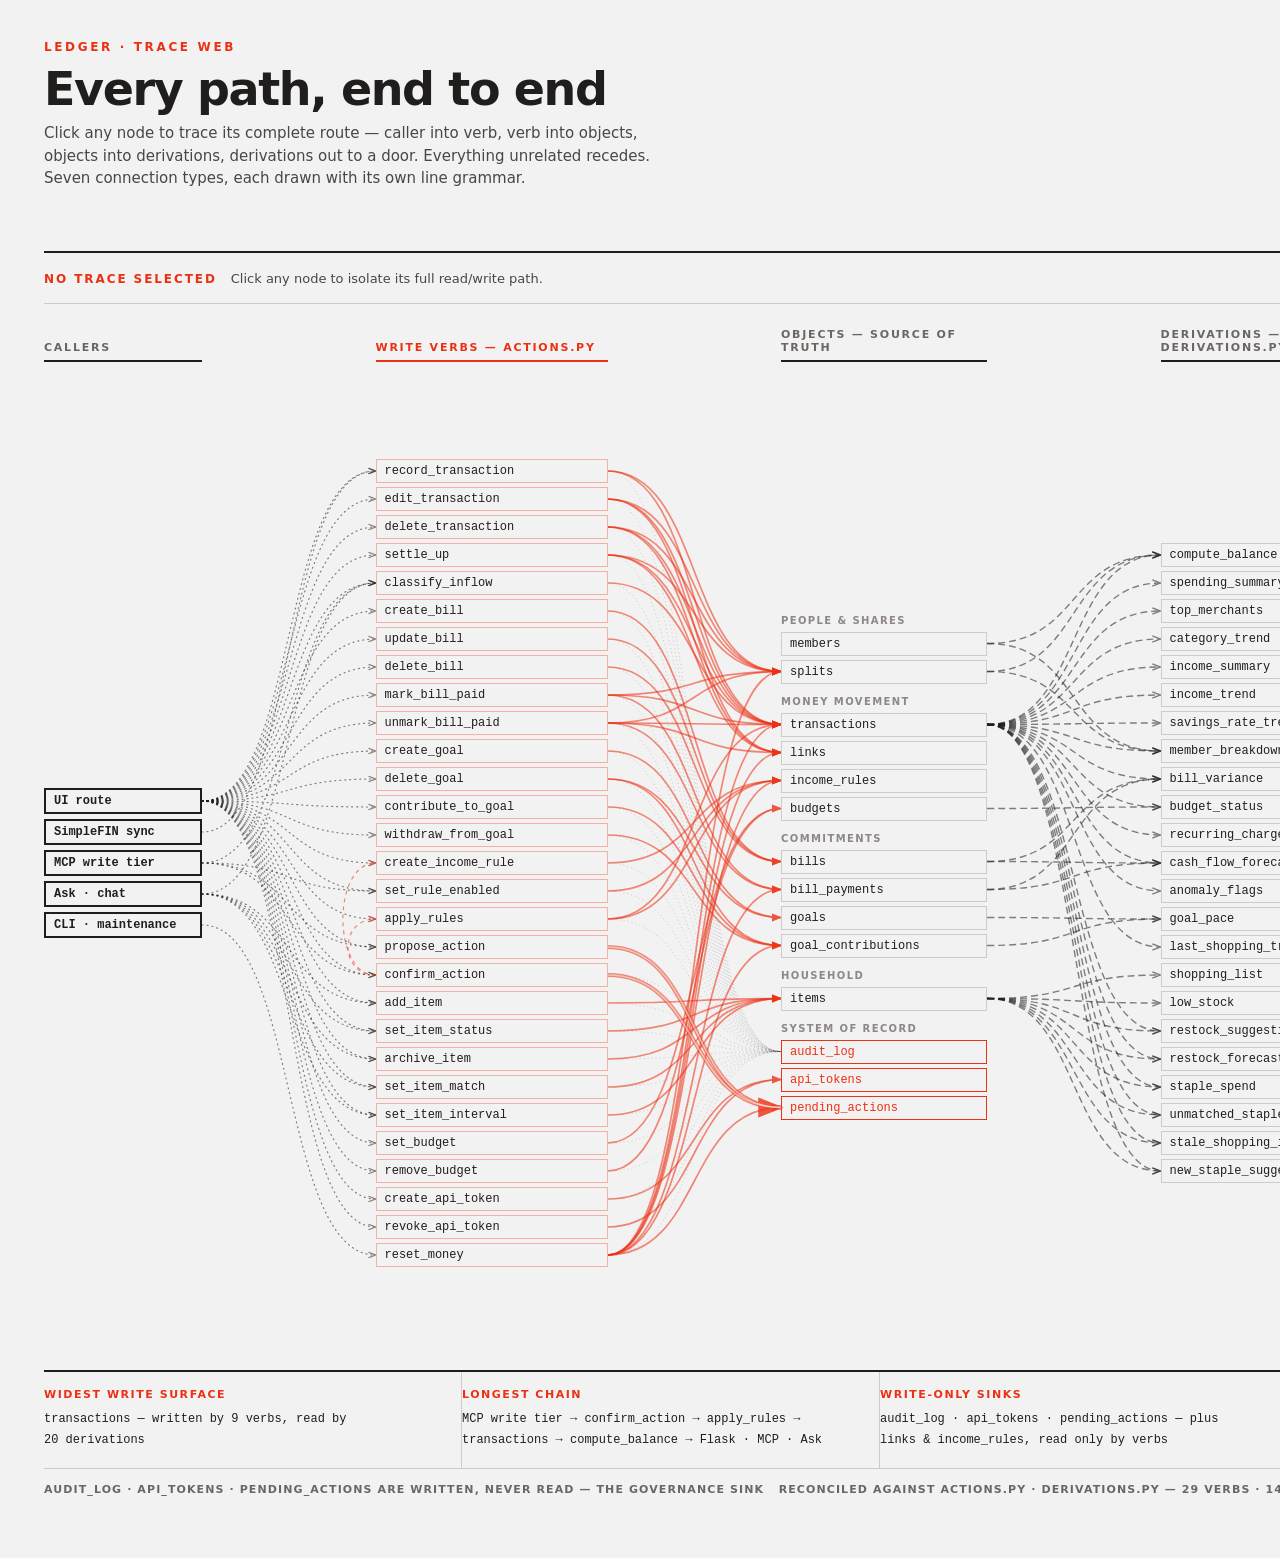
==== static/trace-web.html @ d07dd470 "Add /trace — architecture Trace Web, reconciled + self-verifying A static, self-contained interactiv" ====
<!DOCTYPE html>
<html lang="en">
<head>
<meta charset="utf-8">
<meta name="viewport" content="width=device-width, initial-scale=1">
<title>Ledger · Trace Web — every path, end to end</title>
<style>
  /* ── Modernist design-system tokens (inlined so this file is self-contained) ── */
  :root {
    --color-bg: #f3f2f2;
    --color-surface: #eae9e9;
    --color-text: #201e1d;
    --color-accent: #ec3013;
    --color-divider: #201e1d;
    --color-neutral-300: #cfcbc9;
    --color-neutral-600: #6b6663;
    --color-neutral-700: #4a4644;
    --ink: #201e1d;
    --acc: #ec3013;
    --font-body: 'Archivo', system-ui, sans-serif;
    --font-heading: 'Archivo', system-ui, sans-serif;
    --mono: ui-monospace, 'SF Mono', Menlo, monospace;
  }
  * , *::before, *::after { box-sizing: border-box; }
  html, body { margin: 0; }
  body {
    background: var(--color-bg);
    color: var(--color-text);
    font-family: var(--font-body);
    /* the diagram is a fixed-width desktop artifact: let it scroll on narrow screens */
    overflow-x: auto;
  }
  ::selection { background: #f9c6bd; }

  .btn {
    display: inline-flex; align-items: center; justify-content: center;
    cursor: pointer; font-family: var(--font-heading); font-weight: 800;
    line-height: 1.2; background: transparent;
    border: 1px solid var(--color-divider); color: var(--color-text);
    font-size: 12px; padding: 6px 14px; border-radius: 0;
  }
  .btn:hover { background: color-mix(in srgb, var(--color-text) 7%, transparent); }
  .btn:active { background: color-mix(in srgb, var(--color-text) 14%, transparent); }

  #stage {
    width: 1760px;
    background: var(--color-bg);
    color: var(--color-text);
    font-family: var(--font-body);
    padding: 40px 44px 34px;
    display: flex; flex-direction: column; gap: 0;
  }

  /* ── header ── */
  .kicker { font-size: 12px; font-weight: 700; letter-spacing: .22em; text-transform: uppercase; color: var(--acc); }
  h1.title { font-family: var(--font-heading); font-size: 46px; font-weight: 800; letter-spacing: -.03em; line-height: 1; margin: 12px 0 10px; }
  p.lede { font-size: 15px; line-height: 1.5; margin: 0; color: var(--color-neutral-700); text-wrap: pretty; }

  .legend-title { font-size: 11px; font-weight: 700; letter-spacing: .18em; text-transform: uppercase; color: var(--color-neutral-600); margin-bottom: 2px; }
  .lg-row {
    display: flex; align-items: center; gap: 9px;
    font-size: 11.5px; font-family: var(--mono); cursor: pointer; padding: 2px 0;
    color: var(--color-neutral-700);
    transition: color .12s, opacity .12s;
  }
  .lg-row.muted { color: #b3adaa; opacity: .5; }
  .lg-row svg { flex: 0 0 auto; }

  .rule { height: 2px; background: var(--color-divider); }

  /* ── status bar ── */
  .statusbar { display: flex; align-items: center; gap: 0; border-bottom: 1px solid var(--color-neutral-300); }
  .statusbar .left { flex: 1; display: flex; align-items: baseline; gap: 14px; padding: 11px 0; }
  .statusbar .right { display: flex; gap: 22px; align-items: center; padding: 11px 0; }
  #statusLabel { font-size: 12px; font-weight: 700; letter-spacing: .16em; text-transform: uppercase; color: var(--acc); }
  #statusDetail { font-size: 13px; color: var(--color-neutral-700); }
  #counts { font-size: 11.5px; font-weight: 600; letter-spacing: .1em; text-transform: uppercase; color: var(--color-neutral-600); }

  /* ── canvas ── */
  #canvas { position: relative; height: 1060px; display: flex; justify-content: space-between; align-items: stretch; padding: 22px 0 0; }
  #wires { position: absolute; inset: 0; width: 100%; height: 100%; pointer-events: none; overflow: visible; }
  .col { display: flex; flex-direction: column; position: relative; }
  .col-head {
    font-size: 11px; font-weight: 700; letter-spacing: .16em; text-transform: uppercase;
    color: var(--color-neutral-600); border-bottom: 2px solid var(--color-divider);
    padding-bottom: 6px; height: 36px; display: flex; align-items: flex-end;
  }
  .col-head.accent { color: var(--acc); border-bottom-color: var(--acc); }
  .col-body { flex: 1; display: flex; flex-direction: column; justify-content: center; }
  .node {
    font-family: var(--mono); font-size: 12px; padding: 4px 8px; cursor: pointer;
    user-select: none; white-space: nowrap; overflow: hidden; text-overflow: ellipsis;
    transition: opacity .18s, background .12s, color .12s; position: relative; z-index: 2;
  }
  .grp-head {
    font-size: 10px; font-weight: 700; letter-spacing: .14em; text-transform: uppercase;
    color: #8d8785; padding: 8px 0 2px; pointer-events: none;
  }

  /* ── detail grid ── */
  #detail { display: grid; grid-template-columns: 1fr 1fr 1fr 1fr; gap: 0; border-bottom: 1px solid var(--color-neutral-300); }
  #detail .cell { padding: 16px 56px 18px 0; border-right: 1px solid var(--color-neutral-300); }
  #detail .cell:last-child { padding: 16px 0 18px 0; border-right: 0; }
  #detail .rel { font-size: 11px; font-weight: 700; letter-spacing: .14em; text-transform: uppercase; color: var(--acc); margin-bottom: 8px; }
  #detail .items { font-family: var(--mono); font-size: 12px; line-height: 1.7; color: var(--color-text); text-wrap: pretty; }

  .footer { display: flex; justify-content: space-between; align-items: center; padding-top: 14px; font-size: 11px; font-weight: 600; letter-spacing: .1em; text-transform: uppercase; color: var(--color-neutral-600); }
</style>
</head>
<body>
<div id="stage">

  <!-- header -->
  <div style="display:flex;justify-content:space-between;align-items:flex-start;gap:56px">
    <div style="max-width:640px">
      <div class="kicker">Ledger &middot; Trace Web</div>
      <h1 class="title">Every path, end to end</h1>
      <p class="lede">Click any node to trace its complete route &mdash; caller into verb, verb into objects, objects into derivations, derivations out to a door. Everything unrelated recedes. Seven connection types, each drawn with its own line grammar.</p>
    </div>
    <div style="display:flex;flex-direction:column;gap:7px;flex:0 0 auto;padding-top:4px">
      <div class="legend-title">Line grammar &mdash; click to mute</div>
      <div class="lg-row" data-mute="call">
        <svg width="52" height="9"><line x1="1" y1="4.5" x2="41" y2="4.5" stroke="#201e1d" stroke-width="1.4" stroke-dasharray="1 4" stroke-linecap="round"></line><path d="M41,1.5 L48,4.5 L41,7.5" fill="none" stroke="#201e1d" stroke-width="1.2"></path></svg>
        <span>call &mdash; caller invokes verb</span>
      </div>
      <div class="lg-row" data-mute="write">
        <svg width="52" height="9"><line x1="1" y1="4.5" x2="41" y2="4.5" stroke="#ec3013" stroke-width="1.9"></line><path d="M41,1 L49,4.5 L41,8 Z" fill="#ec3013"></path></svg>
        <span>write &mdash; verb mutates object</span>
      </div>
      <div class="lg-row" data-mute="phase">
        <svg width="52" height="9"><line x1="1" y1="2.8" x2="43" y2="2.8" stroke="#ec3013" stroke-width="1.2"></line><line x1="1" y1="6.2" x2="43" y2="6.2" stroke="#ec3013" stroke-width="1.2"></line><path d="M43,1 L50,4.5 L43,8 Z" fill="#ec3013"></path></svg>
        <span>two-phase &mdash; propose / confirm</span>
      </div>
      <div class="lg-row" data-mute="cascade">
        <svg width="52" height="9"><line x1="1" y1="4.5" x2="41" y2="4.5" stroke="#ec3013" stroke-width="1.3" stroke-dasharray="4 4"></line><path d="M41,1.5 L48,4.5 L41,7.5" fill="none" stroke="#ec3013" stroke-width="1.3"></path></svg>
        <span>cascade &mdash; verb calls verb</span>
      </div>
      <div class="lg-row" data-mute="audit">
        <svg width="52" height="9"><line x1="1" y1="4.5" x2="47" y2="4.5" stroke="#201e1d" stroke-width="0.8" stroke-dasharray="1 3"></line></svg>
        <span>audit &mdash; attributed to log</span>
      </div>
      <div class="lg-row" data-mute="read">
        <svg width="52" height="9"><line x1="1" y1="4.5" x2="41" y2="4.5" stroke="#201e1d" stroke-width="1.5" stroke-dasharray="7 4"></line><path d="M41,1.5 L48,4.5 L41,7.5" fill="none" stroke="#201e1d" stroke-width="1.4"></path></svg>
        <span>read &mdash; derivation recomputes</span>
      </div>
      <div class="lg-row" data-mute="serve">
        <svg width="52" height="9"><line x1="1" y1="4.5" x2="42" y2="4.5" stroke="#201e1d" stroke-width="1.5" stroke-dasharray="9 3 2 3"></line><rect x="45" y="1" width="2.4" height="7" fill="#201e1d"></rect></svg>
        <span>serve &mdash; door exposes result</span>
      </div>
    </div>
  </div>

  <div class="rule" style="margin:24px 0 0"></div>

  <!-- status bar -->
  <div class="statusbar">
    <div class="left">
      <span id="statusLabel">No trace selected</span>
      <span id="statusDetail">Click any node to isolate its full read/write path.</span>
    </div>
    <div class="right">
      <span id="counts"></span>
      <button class="btn" id="clearBtn">Clear trace</button>
    </div>
  </div>

  <!-- canvas -->
  <div id="canvas">
    <svg id="wires">
      <defs>
        <marker id="mAcc" viewBox="0 0 10 10" refX="9" refY="5" markerWidth="6" markerHeight="6" orient="auto-start-reverse"><path d="M0,1 L10,5 L0,9 Z" fill="#ec3013"></path></marker>
        <marker id="mAccO" viewBox="0 0 10 10" refX="9" refY="5" markerWidth="6.5" markerHeight="6.5" orient="auto-start-reverse"><path d="M0,1.5 L9,5 L0,8.5" fill="none" stroke="#ec3013" stroke-width="1.6"></path></marker>
        <marker id="mInk" viewBox="0 0 10 10" refX="9" refY="5" markerWidth="6.5" markerHeight="6.5" orient="auto-start-reverse"><path d="M0,1.5 L9,5 L0,8.5" fill="none" stroke="#201e1d" stroke-width="1.6"></path></marker>
        <marker id="mBar" viewBox="0 0 10 10" refX="6" refY="5" markerWidth="5" markerHeight="5" orient="auto-start-reverse"><rect x="4" y="0.5" width="2.6" height="9" fill="#201e1d"></rect></marker>
      </defs>
      <g id="edges"></g>
    </svg>

    <div class="col" style="width:158px">
      <div class="col-head">Callers</div>
      <div class="col-body" id="col-callers" style="gap:5px"></div>
    </div>
    <div class="col" style="width:232px">
      <div class="col-head accent">Write verbs &mdash; actions.py</div>
      <div class="col-body" id="col-verbs" style="gap:4px"></div>
    </div>
    <div class="col" style="width:206px">
      <div class="col-head">Objects &mdash; source of truth</div>
      <div class="col-body" id="col-objects" style="gap:4px"></div>
    </div>
    <div class="col" style="width:232px">
      <div class="col-head">Derivations &mdash; derivations.py</div>
      <div class="col-body" id="col-derivs" style="gap:4px"></div>
    </div>
    <div class="col" style="width:150px">
      <div class="col-head">Doors</div>
      <div class="col-body" id="col-doors" style="gap:5px"></div>
    </div>
  </div>

  <div class="rule" style="margin-top:6px"></div>

  <!-- detail grid -->
  <div id="detail"></div>

  <!-- footer -->
  <div class="footer">
    <span>audit_log &middot; api_tokens &middot; pending_actions are written, never read &mdash; the governance sink</span>
    <span id="provenance" data-schema="__SCHEMA_VERSION__">Reconciled against actions.py &middot; derivations.py</span>
  </div>
</div>

<script src="trace-web.js"></script>
</body>
</html>
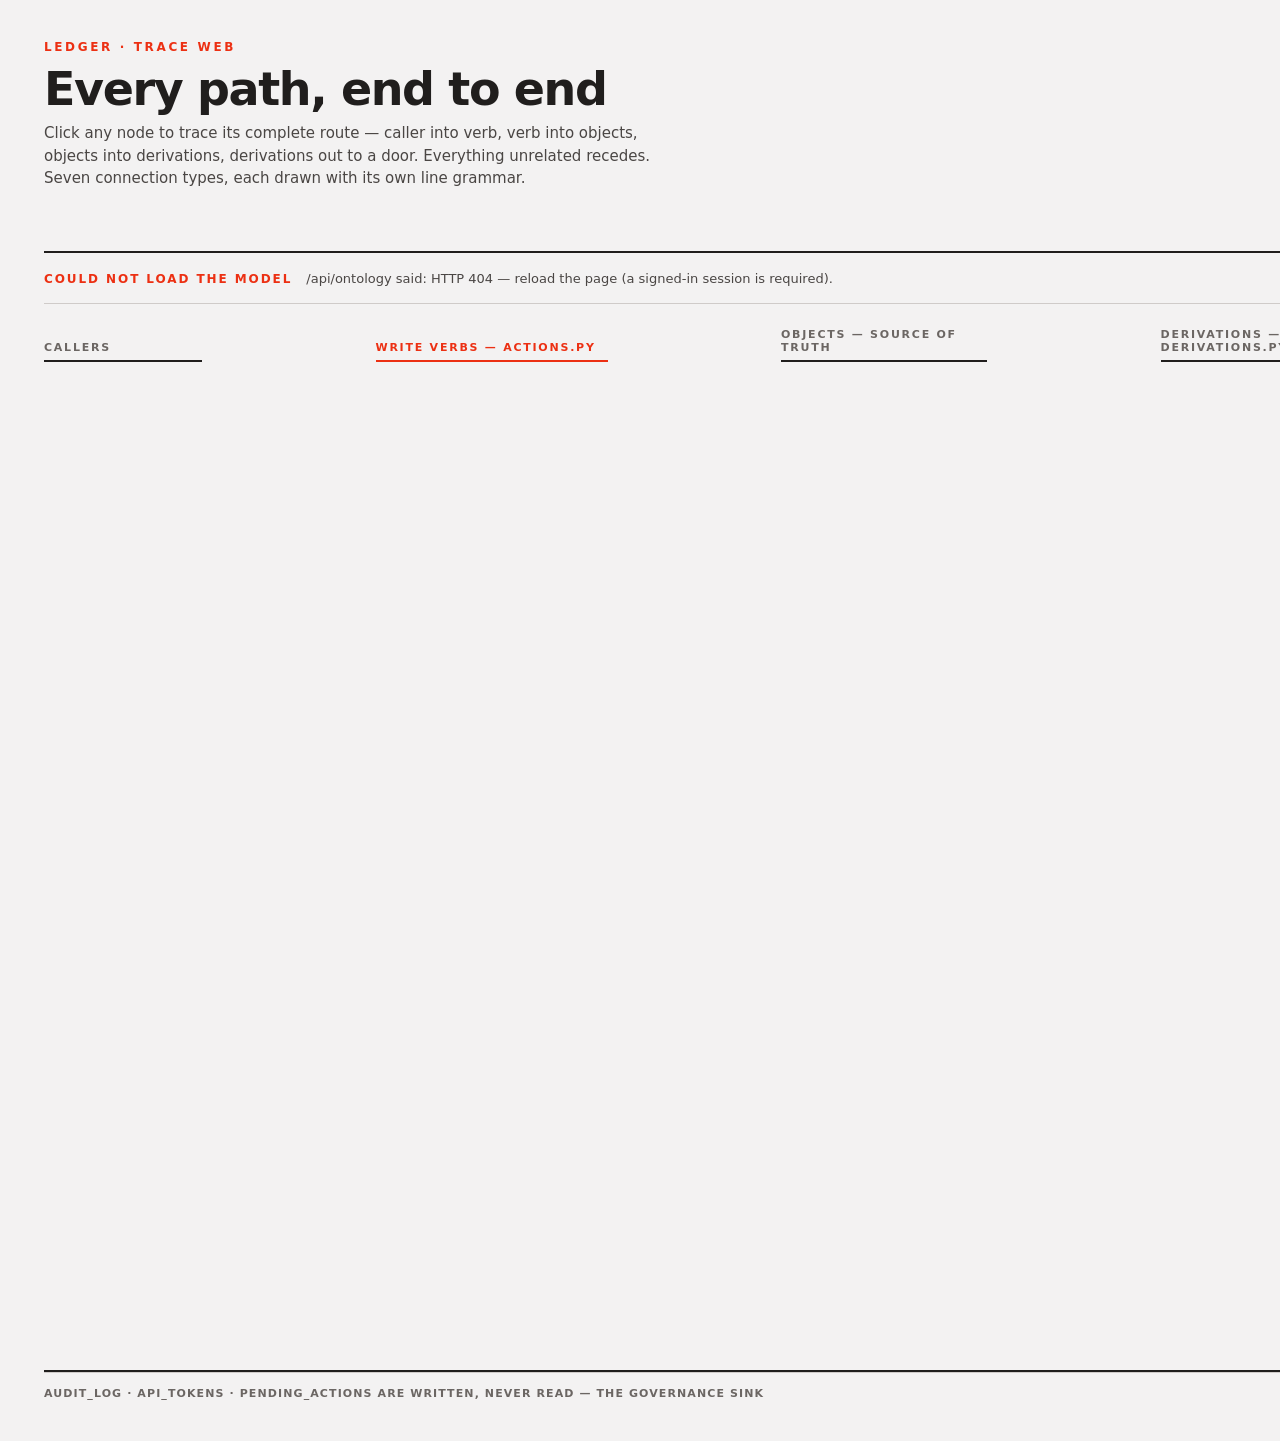
==== commit f7571747: "GET /api/ontology + data-drive the Trace Web from it The manifest becomes the map's single source (O" ====
--- a/static/trace-web.html
+++ b/static/trace-web.html
@@ -206,7 +206,7 @@
   <!-- footer -->
   <div class="footer">
     <span>audit_log &middot; api_tokens &middot; pending_actions are written, never read &mdash; the governance sink</span>
-    <span id="provenance" data-schema="__SCHEMA_VERSION__">Reconciled against actions.py &middot; derivations.py</span>
+    <span id="provenance">Loading the live model&hellip;</span>
   </div>
 </div>
 
